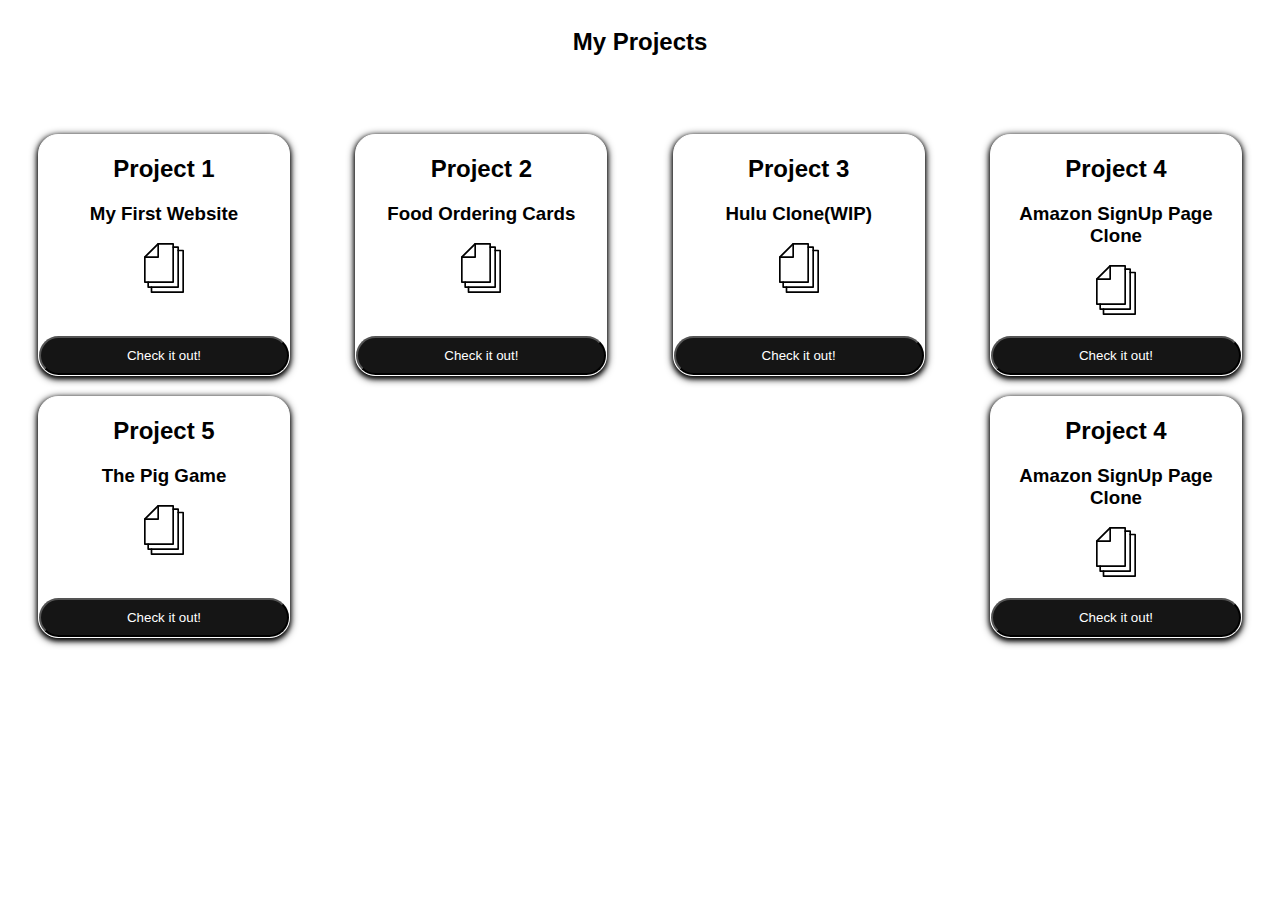
==== index.html @ 803833ac "project6 ageCalculator" ====
<!DOCTYPE html>
<html lang="en">
<head>
    <meta charset="UTF-8">
    <meta http-equiv="X-UA-Compatible" content="IE=edge">
    <meta name="viewport" content="width=device-width, initial-scale=1.0">
    <link rel="stylesheet" href="">
    <title>Projects Index</title>
    <link rel="stylesheet" href="style.css">
</head>
<body>
    <h2 class="mainHeading">My Projects</h2>
    <main class="container">
            <div class="project">
                <div class="lines">
                    <h2 class="line1">Project 1</h2>
                    <h3 class="line2">My First Website</h3>
                    <svg xmlns="http://www.w3.org/2000/svg" class="svg-icon"vertical-align: middle;fill: currentColor;overflow: hidden;" viewBox="0 0 1024 1024" version="1.1"><path d="M699.733333 819.2h-580.266666c-10.24 0-17.066667-6.826667-17.066667-17.066667v-512c0-3.413333 3.413333-10.24 3.413333-13.653333l273.066667-273.066667c3.413333 0 10.24-3.413333 13.653333-3.413333h307.2c10.24 0 17.066667 6.826667 17.066667 17.066667v785.066666c0 10.24-6.826667 17.066667-17.066667 17.066667zM136.533333 785.066667h546.133334V34.133333h-283.306667L136.533333 296.96V785.066667z" fill=""/><path d="M392.533333 307.2h-273.066666c-10.24 0-17.066667-6.826667-17.066667-17.066667s6.826667-17.066667 17.066667-17.066666H375.466667V17.066667c0-10.24 6.826667-17.066667 17.066666-17.066667s17.066667 6.826667 17.066667 17.066667v273.066666c0 10.24-6.826667 17.066667-17.066667 17.066667zM802.133333 921.6h-614.4c-10.24 0-17.066667-6.826667-17.066666-17.066667v-102.4c0-10.24 6.826667-17.066667 17.066666-17.066666s17.066667 6.826667 17.066667 17.066666V887.466667h580.266667V102.4h-85.333334c-10.24 0-17.066667-6.826667-17.066666-17.066667s6.826667-17.066667 17.066666-17.066666h102.4c10.24 0 17.066667 6.826667 17.066667 17.066666v819.2c0 10.24-6.826667 17.066667-17.066667 17.066667z" fill=""/><path d="M904.533333 1024h-648.533333c-10.24 0-17.066667-6.826667-17.066667-17.066667v-102.4c0-10.24 6.826667-17.066667 17.066667-17.066666s17.066667 6.826667 17.066667 17.066666V989.866667h614.4V170.666667h-85.333334c-10.24 0-17.066667-6.826667-17.066666-17.066667s6.826667-17.066667 17.066666-17.066667h102.4c10.24 0 17.066667 6.826667 17.066667 17.066667v853.333333c0 10.24-6.826667 17.066667-17.066667 17.066667z" fill=""/></svg>
                </div>
                <a href="Project 1 Responsive Website using HTML5/Index.html" class="projectLink" target="_blank"><button class="btnProject">Check it out!</button></a>
            </div>
            
            <div class="project">
                <div class="lines">
                    <h2 class="line1">Project 2</h2>
                    <h3 class="line2">Food Ordering Cards</h3>
                    <svg xmlns="http://www.w3.org/2000/svg" class="svg-icon"vertical-align: middle;fill: currentColor;overflow: hidden;" viewBox="0 0 1024 1024" version="1.1"><path d="M699.733333 819.2h-580.266666c-10.24 0-17.066667-6.826667-17.066667-17.066667v-512c0-3.413333 3.413333-10.24 3.413333-13.653333l273.066667-273.066667c3.413333 0 10.24-3.413333 13.653333-3.413333h307.2c10.24 0 17.066667 6.826667 17.066667 17.066667v785.066666c0 10.24-6.826667 17.066667-17.066667 17.066667zM136.533333 785.066667h546.133334V34.133333h-283.306667L136.533333 296.96V785.066667z" fill=""/><path d="M392.533333 307.2h-273.066666c-10.24 0-17.066667-6.826667-17.066667-17.066667s6.826667-17.066667 17.066667-17.066666H375.466667V17.066667c0-10.24 6.826667-17.066667 17.066666-17.066667s17.066667 6.826667 17.066667 17.066667v273.066666c0 10.24-6.826667 17.066667-17.066667 17.066667zM802.133333 921.6h-614.4c-10.24 0-17.066667-6.826667-17.066666-17.066667v-102.4c0-10.24 6.826667-17.066667 17.066666-17.066666s17.066667 6.826667 17.066667 17.066666V887.466667h580.266667V102.4h-85.333334c-10.24 0-17.066667-6.826667-17.066666-17.066667s6.826667-17.066667 17.066666-17.066666h102.4c10.24 0 17.066667 6.826667 17.066667 17.066666v819.2c0 10.24-6.826667 17.066667-17.066667 17.066667z" fill=""/><path d="M904.533333 1024h-648.533333c-10.24 0-17.066667-6.826667-17.066667-17.066667v-102.4c0-10.24 6.826667-17.066667 17.066667-17.066666s17.066667 6.826667 17.066667 17.066666V989.866667h614.4V170.666667h-85.333334c-10.24 0-17.066667-6.826667-17.066666-17.066667s6.826667-17.066667 17.066666-17.066667h102.4c10.24 0 17.066667 6.826667 17.066667 17.066667v853.333333c0 10.24-6.826667 17.066667-17.066667 17.066667z" fill=""/></svg>
                </div>
                
                <a href="Project 2 Food Ordering Cards/index.html" class="projectLink" target="_blank">
                    <button class="btnProject">
                        Check it out!
                    </button>
                </a>
            </div>
            
            <div class="project">
                <div class="lines">
                    <h2 class="line1">Project 3</h2>
                    <h3 class="line2">Hulu Clone(WIP)</h3>
                    <svg xmlns="http://www.w3.org/2000/svg" class="svg-icon"vertical-align: middle;fill: currentColor;overflow: hidden;" viewBox="0 0 1024 1024" version="1.1"><path d="M699.733333 819.2h-580.266666c-10.24 0-17.066667-6.826667-17.066667-17.066667v-512c0-3.413333 3.413333-10.24 3.413333-13.653333l273.066667-273.066667c3.413333 0 10.24-3.413333 13.653333-3.413333h307.2c10.24 0 17.066667 6.826667 17.066667 17.066667v785.066666c0 10.24-6.826667 17.066667-17.066667 17.066667zM136.533333 785.066667h546.133334V34.133333h-283.306667L136.533333 296.96V785.066667z" fill=""/><path d="M392.533333 307.2h-273.066666c-10.24 0-17.066667-6.826667-17.066667-17.066667s6.826667-17.066667 17.066667-17.066666H375.466667V17.066667c0-10.24 6.826667-17.066667 17.066666-17.066667s17.066667 6.826667 17.066667 17.066667v273.066666c0 10.24-6.826667 17.066667-17.066667 17.066667zM802.133333 921.6h-614.4c-10.24 0-17.066667-6.826667-17.066666-17.066667v-102.4c0-10.24 6.826667-17.066667 17.066666-17.066666s17.066667 6.826667 17.066667 17.066666V887.466667h580.266667V102.4h-85.333334c-10.24 0-17.066667-6.826667-17.066666-17.066667s6.826667-17.066667 17.066666-17.066666h102.4c10.24 0 17.066667 6.826667 17.066667 17.066666v819.2c0 10.24-6.826667 17.066667-17.066667 17.066667z" fill=""/><path d="M904.533333 1024h-648.533333c-10.24 0-17.066667-6.826667-17.066667-17.066667v-102.4c0-10.24 6.826667-17.066667 17.066667-17.066666s17.066667 6.826667 17.066667 17.066666V989.866667h614.4V170.666667h-85.333334c-10.24 0-17.066667-6.826667-17.066666-17.066667s6.826667-17.066667 17.066666-17.066667h102.4c10.24 0 17.066667 6.826667 17.066667 17.066667v853.333333c0 10.24-6.826667 17.066667-17.066667 17.066667z" fill=""/></svg>
                </div>
                <a href="Project 3 Hulu/index.html" class="projectLink" target="_blank">
                    <button class="btnProject">
                        Check it out!
                    </button>
                </a>
            </div>
            
            <div class="project">
                <div class="lines">
                    <h2 class="line1">Project 4</h2>
                    <h3 class="line2">Amazon SignUp Page Clone</h3>
                    <svg xmlns="http://www.w3.org/2000/svg" class="svg-icon"vertical-align: middle;fill: currentColor;overflow: hidden;" viewBox="0 0 1024 1024" version="1.1"><path d="M699.733333 819.2h-580.266666c-10.24 0-17.066667-6.826667-17.066667-17.066667v-512c0-3.413333 3.413333-10.24 3.413333-13.653333l273.066667-273.066667c3.413333 0 10.24-3.413333 13.653333-3.413333h307.2c10.24 0 17.066667 6.826667 17.066667 17.066667v785.066666c0 10.24-6.826667 17.066667-17.066667 17.066667zM136.533333 785.066667h546.133334V34.133333h-283.306667L136.533333 296.96V785.066667z" fill=""/><path d="M392.533333 307.2h-273.066666c-10.24 0-17.066667-6.826667-17.066667-17.066667s6.826667-17.066667 17.066667-17.066666H375.466667V17.066667c0-10.24 6.826667-17.066667 17.066666-17.066667s17.066667 6.826667 17.066667 17.066667v273.066666c0 10.24-6.826667 17.066667-17.066667 17.066667zM802.133333 921.6h-614.4c-10.24 0-17.066667-6.826667-17.066666-17.066667v-102.4c0-10.24 6.826667-17.066667 17.066666-17.066666s17.066667 6.826667 17.066667 17.066666V887.466667h580.266667V102.4h-85.333334c-10.24 0-17.066667-6.826667-17.066666-17.066667s6.826667-17.066667 17.066666-17.066666h102.4c10.24 0 17.066667 6.826667 17.066667 17.066666v819.2c0 10.24-6.826667 17.066667-17.066667 17.066667z" fill=""/><path d="M904.533333 1024h-648.533333c-10.24 0-17.066667-6.826667-17.066667-17.066667v-102.4c0-10.24 6.826667-17.066667 17.066667-17.066666s17.066667 6.826667 17.066667 17.066666V989.866667h614.4V170.666667h-85.333334c-10.24 0-17.066667-6.826667-17.066666-17.066667s6.826667-17.066667 17.066666-17.066667h102.4c10.24 0 17.066667 6.826667 17.066667 17.066667v853.333333c0 10.24-6.826667 17.066667-17.066667 17.066667z" fill=""/></svg>
                </div>
                <a href="Project4 amazonSignupCloning/index.html" class="projectLink" target="_blank">
                    <button class="btnProject">
                        Check it out!
                    </button>
                </a>
            </div>

            <div class="project">
                <div class="lines">
                    <h2 class="line1">Project 5</h2>
                    <h3 class="line2">The Pig Game</h3>
                    <svg xmlns="http://www.w3.org/2000/svg" class="svg-icon"vertical-align: middle;fill: currentColor;overflow: hidden;" viewBox="0 0 1024 1024" version="1.1"><path d="M699.733333 819.2h-580.266666c-10.24 0-17.066667-6.826667-17.066667-17.066667v-512c0-3.413333 3.413333-10.24 3.413333-13.653333l273.066667-273.066667c3.413333 0 10.24-3.413333 13.653333-3.413333h307.2c10.24 0 17.066667 6.826667 17.066667 17.066667v785.066666c0 10.24-6.826667 17.066667-17.066667 17.066667zM136.533333 785.066667h546.133334V34.133333h-283.306667L136.533333 296.96V785.066667z" fill=""/><path d="M392.533333 307.2h-273.066666c-10.24 0-17.066667-6.826667-17.066667-17.066667s6.826667-17.066667 17.066667-17.066666H375.466667V17.066667c0-10.24 6.826667-17.066667 17.066666-17.066667s17.066667 6.826667 17.066667 17.066667v273.066666c0 10.24-6.826667 17.066667-17.066667 17.066667zM802.133333 921.6h-614.4c-10.24 0-17.066667-6.826667-17.066666-17.066667v-102.4c0-10.24 6.826667-17.066667 17.066666-17.066666s17.066667 6.826667 17.066667 17.066666V887.466667h580.266667V102.4h-85.333334c-10.24 0-17.066667-6.826667-17.066666-17.066667s6.826667-17.066667 17.066666-17.066666h102.4c10.24 0 17.066667 6.826667 17.066667 17.066666v819.2c0 10.24-6.826667 17.066667-17.066667 17.066667z" fill=""/><path d="M904.533333 1024h-648.533333c-10.24 0-17.066667-6.826667-17.066667-17.066667v-102.4c0-10.24 6.826667-17.066667 17.066667-17.066666s17.066667 6.826667 17.066667 17.066666V989.866667h614.4V170.666667h-85.333334c-10.24 0-17.066667-6.826667-17.066666-17.066667s6.826667-17.066667 17.066666-17.066667h102.4c10.24 0 17.066667 6.826667 17.066667 17.066667v853.333333c0 10.24-6.826667 17.066667-17.066667 17.066667z" fill=""/></svg>
                </div>
                <a href="project5 thePigGame/index.html" class="projectLink" target="_blank">
                    <button class="btnProject">
                        Check it out!
                    </button>
                </a>
            </div>

            <div class="project">
                <div class="lines">
                    <h2 class="line1">Project 4</h2>
                    <h3 class="line2">Amazon SignUp Page Clone</h3>
                    <svg xmlns="http://www.w3.org/2000/svg" class="svg-icon"vertical-align: middle;fill: currentColor;overflow: hidden;" viewBox="0 0 1024 1024" version="1.1"><path d="M699.733333 819.2h-580.266666c-10.24 0-17.066667-6.826667-17.066667-17.066667v-512c0-3.413333 3.413333-10.24 3.413333-13.653333l273.066667-273.066667c3.413333 0 10.24-3.413333 13.653333-3.413333h307.2c10.24 0 17.066667 6.826667 17.066667 17.066667v785.066666c0 10.24-6.826667 17.066667-17.066667 17.066667zM136.533333 785.066667h546.133334V34.133333h-283.306667L136.533333 296.96V785.066667z" fill=""/><path d="M392.533333 307.2h-273.066666c-10.24 0-17.066667-6.826667-17.066667-17.066667s6.826667-17.066667 17.066667-17.066666H375.466667V17.066667c0-10.24 6.826667-17.066667 17.066666-17.066667s17.066667 6.826667 17.066667 17.066667v273.066666c0 10.24-6.826667 17.066667-17.066667 17.066667zM802.133333 921.6h-614.4c-10.24 0-17.066667-6.826667-17.066666-17.066667v-102.4c0-10.24 6.826667-17.066667 17.066666-17.066666s17.066667 6.826667 17.066667 17.066666V887.466667h580.266667V102.4h-85.333334c-10.24 0-17.066667-6.826667-17.066666-17.066667s6.826667-17.066667 17.066666-17.066666h102.4c10.24 0 17.066667 6.826667 17.066667 17.066666v819.2c0 10.24-6.826667 17.066667-17.066667 17.066667z" fill=""/><path d="M904.533333 1024h-648.533333c-10.24 0-17.066667-6.826667-17.066667-17.066667v-102.4c0-10.24 6.826667-17.066667 17.066667-17.066666s17.066667 6.826667 17.066667 17.066666V989.866667h614.4V170.666667h-85.333334c-10.24 0-17.066667-6.826667-17.066666-17.066667s6.826667-17.066667 17.066666-17.066667h102.4c10.24 0 17.066667 6.826667 17.066667 17.066667v853.333333c0 10.24-6.826667 17.066667-17.066667 17.066667z" fill=""/></svg>
                </div>
                <a href="project6 ageCalculator/index.html" class="projectLink" target="_blank">
                    <button class="btnProject">
                        Check it out!
                    </button>
                </a>
            </div>

    </main>
    
</body>
</html>
---- style.css ----
body{
    font-family:'Trebuchet MS', 'Lucida Sans Unicode', 'Lucida Grande', 'Lucida Sans', Arial, sans-serif;
    background: white;
}
 
.container{
    display: flex;
    justify-content: space-between;
    flex-wrap: wrap;
    padding: 30px;
}

.mainHeading{
    color: black;
    text-align: center;
    padding: 8px;
}
.project{
    margin-top: 20px;
    position: relative;
    width: 250px;
    height: 240px;
    border: 1px solid white;
    border-radius: 20px;
    background-color: white;
    box-shadow: 0 2px 5px 0 black, 0 2px 8px 0 black;
}
.svg-icon{
    width: 50px;
    height: 50px;
    fill: black;
}

.btnProject{
    position: absolute;
    bottom: 0;
    left: 0;
    background: rgb(21, 21, 21);
    color: white;
    width: 100%;
    padding: 10px 12px;
    border-radius: 20px;
}
.btnProject:hover{
    cursor: pointer;
    opacity: 92%;
}
.btnProject:active{
    transform: translateY(3px);
}
a.projectLink{
    color:white;
    font-size: 15px;
    text-decoration: none;
}
.lines{
    text-align: center;
}
.line1{
    color: black;
}
.line2{
    color: black;
}
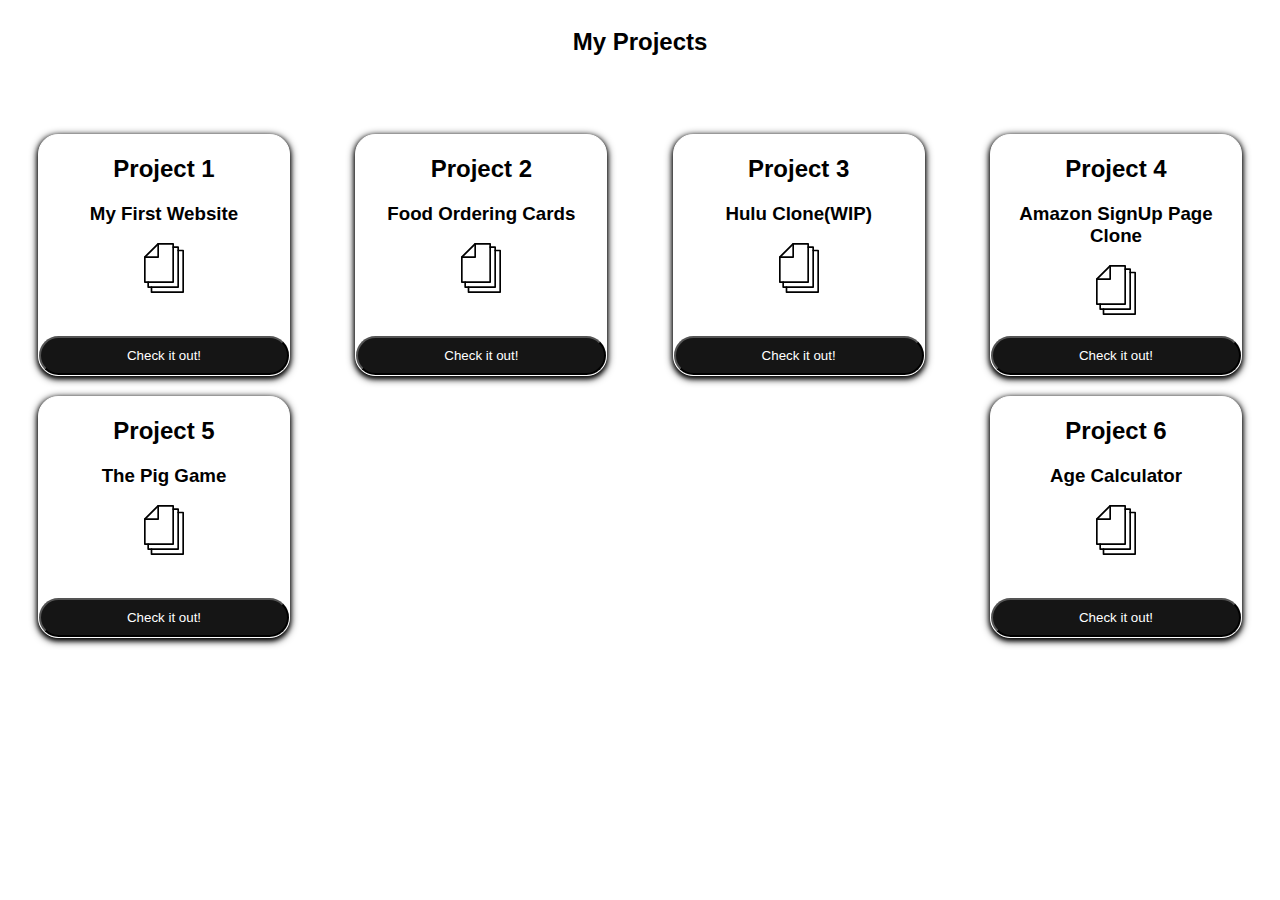
==== commit 68090793: "changes in main index file" ====
--- a/index.html
+++ b/index.html
@@ -75,8 +75,8 @@
 
             <div class="project">
                 <div class="lines">
-                    <h2 class="line1">Project 4</h2>
-                    <h3 class="line2">Amazon SignUp Page Clone</h3>
+                    <h2 class="line1">Project 6</h2>
+                    <h3 class="line2">Age Calculator</h3>
                     <svg xmlns="http://www.w3.org/2000/svg" class="svg-icon"vertical-align: middle;fill: currentColor;overflow: hidden;" viewBox="0 0 1024 1024" version="1.1"><path d="M699.733333 819.2h-580.266666c-10.24 0-17.066667-6.826667-17.066667-17.066667v-512c0-3.413333 3.413333-10.24 3.413333-13.653333l273.066667-273.066667c3.413333 0 10.24-3.413333 13.653333-3.413333h307.2c10.24 0 17.066667 6.826667 17.066667 17.066667v785.066666c0 10.24-6.826667 17.066667-17.066667 17.066667zM136.533333 785.066667h546.133334V34.133333h-283.306667L136.533333 296.96V785.066667z" fill=""/><path d="M392.533333 307.2h-273.066666c-10.24 0-17.066667-6.826667-17.066667-17.066667s6.826667-17.066667 17.066667-17.066666H375.466667V17.066667c0-10.24 6.826667-17.066667 17.066666-17.066667s17.066667 6.826667 17.066667 17.066667v273.066666c0 10.24-6.826667 17.066667-17.066667 17.066667zM802.133333 921.6h-614.4c-10.24 0-17.066667-6.826667-17.066666-17.066667v-102.4c0-10.24 6.826667-17.066667 17.066666-17.066666s17.066667 6.826667 17.066667 17.066666V887.466667h580.266667V102.4h-85.333334c-10.24 0-17.066667-6.826667-17.066666-17.066667s6.826667-17.066667 17.066666-17.066666h102.4c10.24 0 17.066667 6.826667 17.066667 17.066666v819.2c0 10.24-6.826667 17.066667-17.066667 17.066667z" fill=""/><path d="M904.533333 1024h-648.533333c-10.24 0-17.066667-6.826667-17.066667-17.066667v-102.4c0-10.24 6.826667-17.066667 17.066667-17.066666s17.066667 6.826667 17.066667 17.066666V989.866667h614.4V170.666667h-85.333334c-10.24 0-17.066667-6.826667-17.066666-17.066667s6.826667-17.066667 17.066666-17.066667h102.4c10.24 0 17.066667 6.826667 17.066667 17.066667v853.333333c0 10.24-6.826667 17.066667-17.066667 17.066667z" fill=""/></svg>
                 </div>
                 <a href="project6 ageCalculator/index.html" class="projectLink" target="_blank">
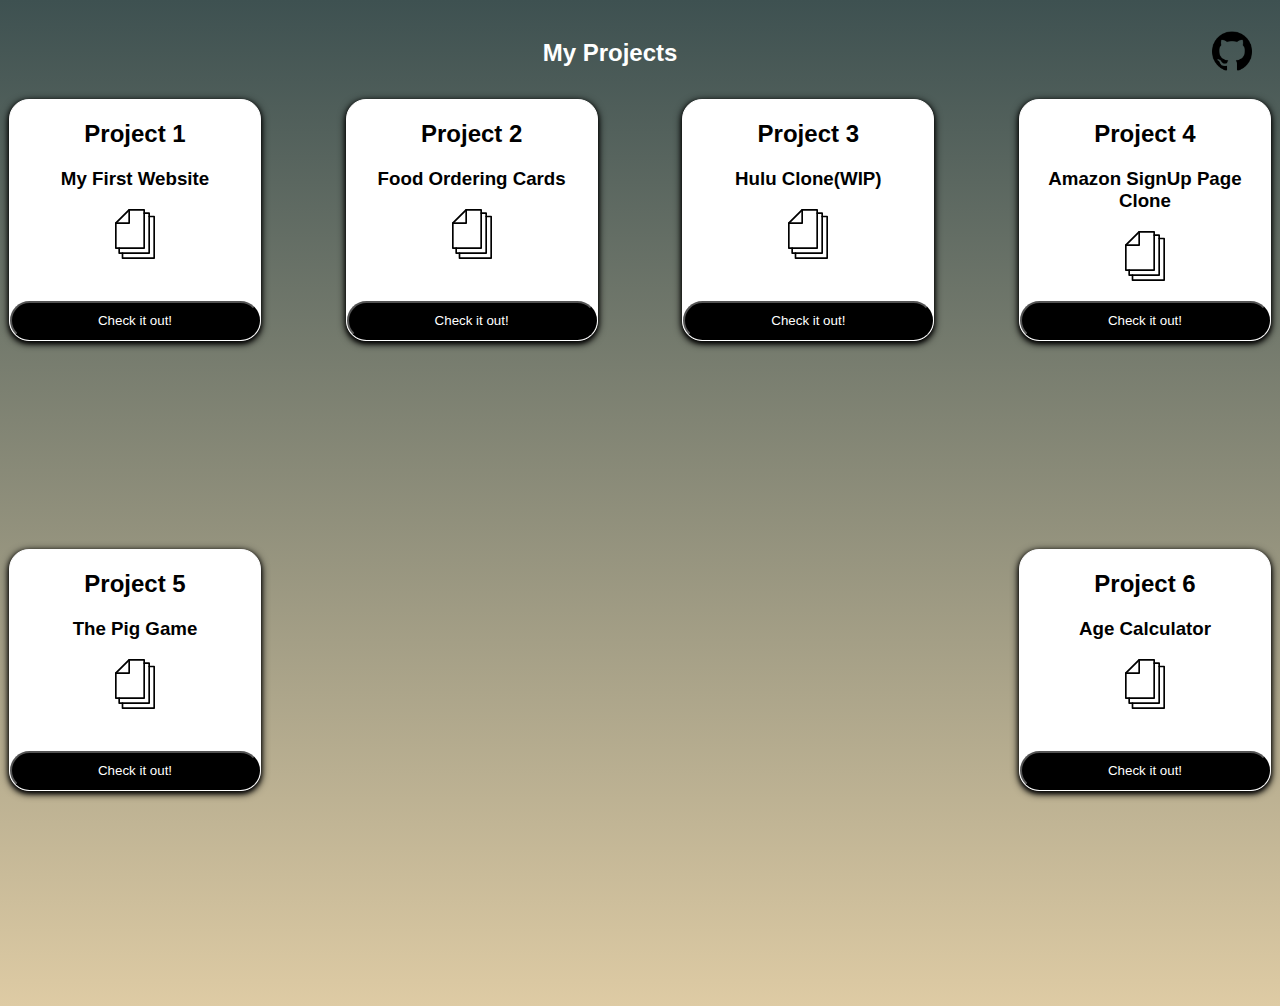
==== commit 8ffde31b: "made a github link in main projects" ====
--- a/index.html
+++ b/index.html
@@ -9,7 +9,10 @@
     <link rel="stylesheet" href="style.css">
 </head>
 <body>
-    <h2 class="mainHeading">My Projects</h2>
+    <div class="nav">
+        <h2 class="mainHeading">My Projects</h2>
+        <a href="https://github.com/shaziyak03/Projects"><img src="github_icon1.png" alt="GitHub icon"></a>
+    </div>
     <main class="container">
             <div class="project">
                 <div class="lines">
--- a/style.css
+++ b/style.css
@@ -1,22 +1,36 @@
 body{
     font-family:'Trebuchet MS', 'Lucida Sans Unicode', 'Lucida Grande', 'Lucida Sans', Arial, sans-serif;
-    background: white;
+    background: linear-gradient(#3E5151, #DECBA4);
+    background-size: cover;
+    overflow-y: hidden;
 }
- 
+.nav{
+    width: 100%;
+    height: 90px;
+    display: flex;
+    align-items: center;
+    justify-content: space-between;
+}
+.nav a img{
+    width: 40px;
+    height: 40px;
+    padding-right: 20px;
+}
+
 .container{
     display: flex;
     justify-content: space-between;
     flex-wrap: wrap;
-    padding: 30px;
+    height: 100vh;
 }
 
 .mainHeading{
-    color: black;
-    text-align: center;
-    padding: 8px;
+    color: white;
+    margin: auto;
 }
+
 .project{
-    margin-top: 20px;
+    margin: 1px;
     position: relative;
     width: 250px;
     height: 240px;
@@ -25,6 +39,7 @@
     background-color: white;
     box-shadow: 0 2px 5px 0 black, 0 2px 8px 0 black;
 }
+
 .svg-icon{
     width: 50px;
     height: 50px;
@@ -35,30 +50,37 @@
     position: absolute;
     bottom: 0;
     left: 0;
-    background: rgb(21, 21, 21);
+    background: black;
     color: white;
     width: 100%;
     padding: 10px 12px;
     border-radius: 20px;
 }
+
 .btnProject:hover{
     cursor: pointer;
     opacity: 92%;
+    background: rgb(23, 22, 22);
 }
+
 .btnProject:active{
     transform: translateY(3px);
 }
+
 a.projectLink{
     color:white;
     font-size: 15px;
     text-decoration: none;
 }
+
 .lines{
     text-align: center;
 }
+
 .line1{
     color: black;
 }
+
 .line2{
     color: black;
 }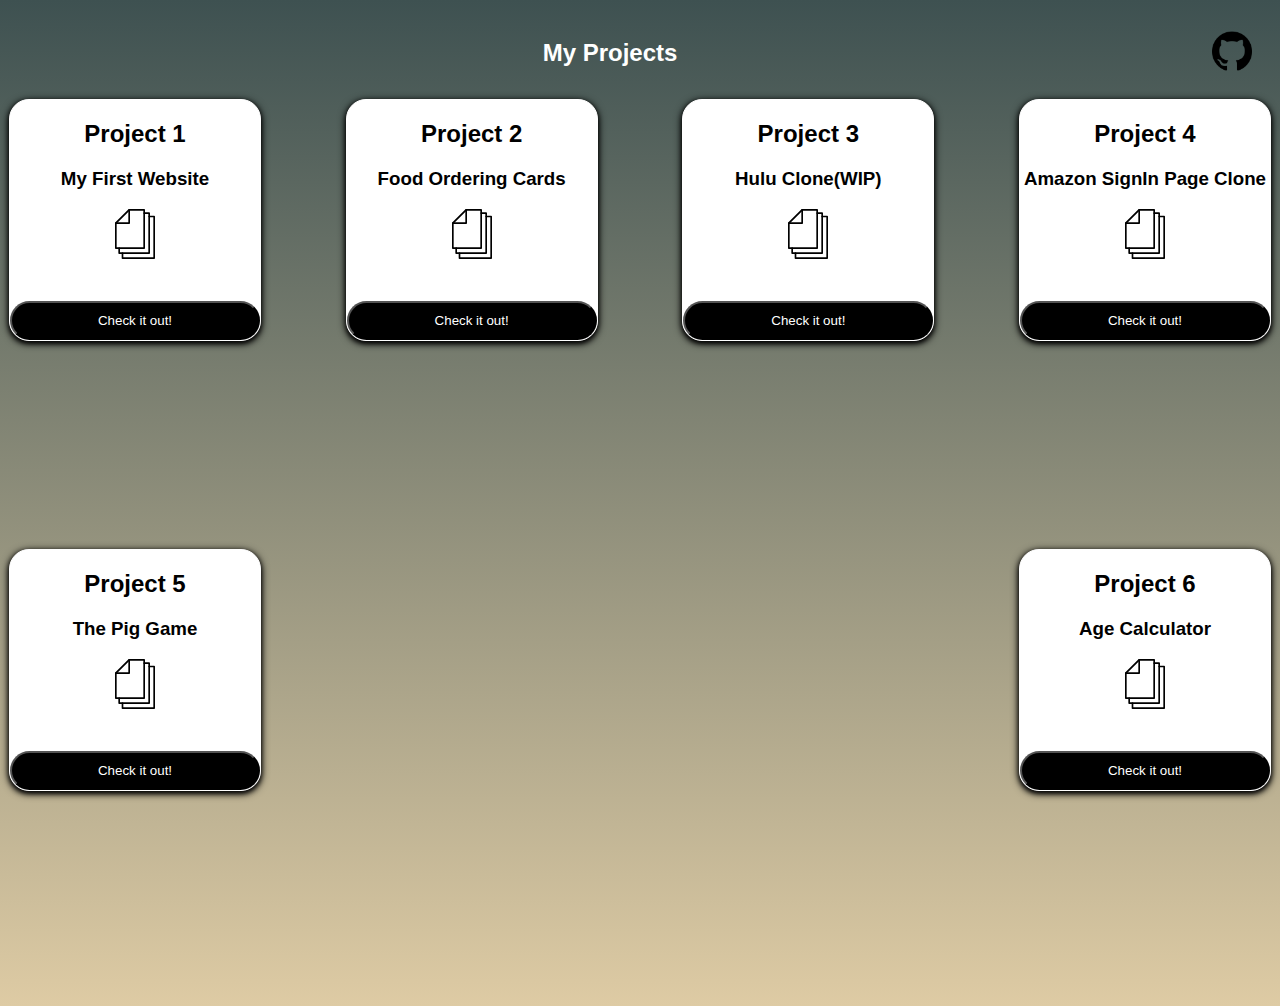
==== commit 0296e6ae: "changed spelling" ====
--- a/index.html
+++ b/index.html
@@ -5,7 +5,7 @@
     <meta http-equiv="X-UA-Compatible" content="IE=edge">
     <meta name="viewport" content="width=device-width, initial-scale=1.0">
     <link rel="stylesheet" href="">
-    <title>Projects Index</title>
+    <title>Project Index</title>
     <link rel="stylesheet" href="style.css">
 </head>
 <body>
@@ -53,7 +53,7 @@
             <div class="project">
                 <div class="lines">
                     <h2 class="line1">Project 4</h2>
-                    <h3 class="line2">Amazon SignUp Page Clone</h3>
+                    <h3 class="line2">Amazon SignIn Page Clone</h3>
                     <svg xmlns="http://www.w3.org/2000/svg" class="svg-icon"vertical-align: middle;fill: currentColor;overflow: hidden;" viewBox="0 0 1024 1024" version="1.1"><path d="M699.733333 819.2h-580.266666c-10.24 0-17.066667-6.826667-17.066667-17.066667v-512c0-3.413333 3.413333-10.24 3.413333-13.653333l273.066667-273.066667c3.413333 0 10.24-3.413333 13.653333-3.413333h307.2c10.24 0 17.066667 6.826667 17.066667 17.066667v785.066666c0 10.24-6.826667 17.066667-17.066667 17.066667zM136.533333 785.066667h546.133334V34.133333h-283.306667L136.533333 296.96V785.066667z" fill=""/><path d="M392.533333 307.2h-273.066666c-10.24 0-17.066667-6.826667-17.066667-17.066667s6.826667-17.066667 17.066667-17.066666H375.466667V17.066667c0-10.24 6.826667-17.066667 17.066666-17.066667s17.066667 6.826667 17.066667 17.066667v273.066666c0 10.24-6.826667 17.066667-17.066667 17.066667zM802.133333 921.6h-614.4c-10.24 0-17.066667-6.826667-17.066666-17.066667v-102.4c0-10.24 6.826667-17.066667 17.066666-17.066666s17.066667 6.826667 17.066667 17.066666V887.466667h580.266667V102.4h-85.333334c-10.24 0-17.066667-6.826667-17.066666-17.066667s6.826667-17.066667 17.066666-17.066666h102.4c10.24 0 17.066667 6.826667 17.066667 17.066666v819.2c0 10.24-6.826667 17.066667-17.066667 17.066667z" fill=""/><path d="M904.533333 1024h-648.533333c-10.24 0-17.066667-6.826667-17.066667-17.066667v-102.4c0-10.24 6.826667-17.066667 17.066667-17.066666s17.066667 6.826667 17.066667 17.066666V989.866667h614.4V170.666667h-85.333334c-10.24 0-17.066667-6.826667-17.066666-17.066667s6.826667-17.066667 17.066666-17.066667h102.4c10.24 0 17.066667 6.826667 17.066667 17.066667v853.333333c0 10.24-6.826667 17.066667-17.066667 17.066667z" fill=""/></svg>
                 </div>
                 <a href="Project4 amazonSignupCloning/index.html" class="projectLink" target="_blank">
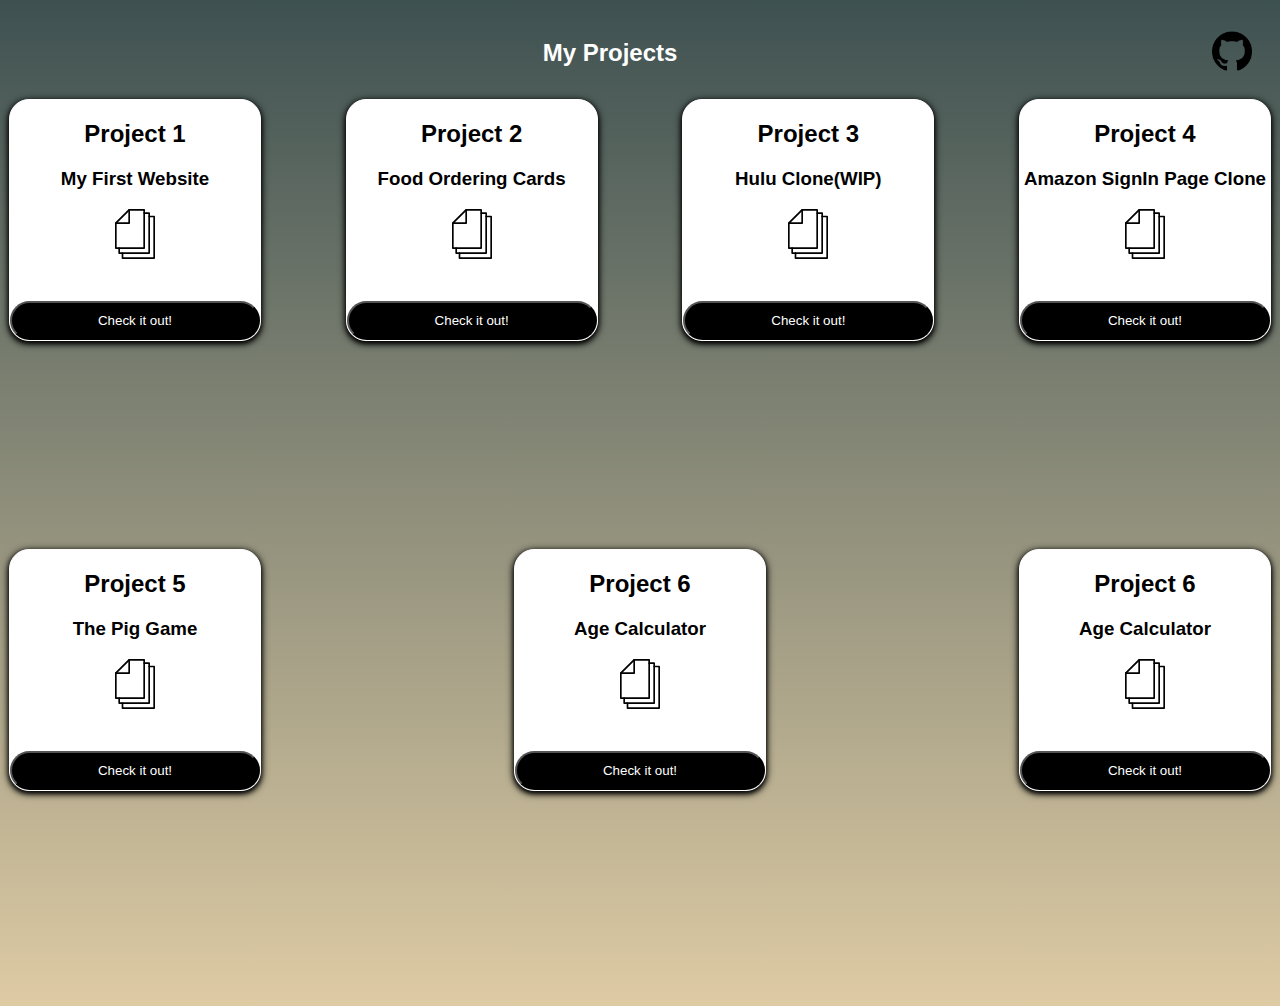
==== commit 0aec6164: "made changes in main index" ====
--- a/index.html
+++ b/index.html
@@ -89,6 +89,20 @@
                 </a>
             </div>
 
+            <div class="project">
+                <div class="lines">
+                    <h2 class="line1">Project 6</h2>
+                    <h3 class="line2">Age Calculator</h3>
+                    <svg xmlns="http://www.w3.org/2000/svg" class="svg-icon"vertical-align: middle;fill: currentColor;overflow: hidden;" viewBox="0 0 1024 1024" version="1.1"><path d="M699.733333 819.2h-580.266666c-10.24 0-17.066667-6.826667-17.066667-17.066667v-512c0-3.413333 3.413333-10.24 3.413333-13.653333l273.066667-273.066667c3.413333 0 10.24-3.413333 13.653333-3.413333h307.2c10.24 0 17.066667 6.826667 17.066667 17.066667v785.066666c0 10.24-6.826667 17.066667-17.066667 17.066667zM136.533333 785.066667h546.133334V34.133333h-283.306667L136.533333 296.96V785.066667z" fill=""/><path d="M392.533333 307.2h-273.066666c-10.24 0-17.066667-6.826667-17.066667-17.066667s6.826667-17.066667 17.066667-17.066666H375.466667V17.066667c0-10.24 6.826667-17.066667 17.066666-17.066667s17.066667 6.826667 17.066667 17.066667v273.066666c0 10.24-6.826667 17.066667-17.066667 17.066667zM802.133333 921.6h-614.4c-10.24 0-17.066667-6.826667-17.066666-17.066667v-102.4c0-10.24 6.826667-17.066667 17.066666-17.066666s17.066667 6.826667 17.066667 17.066666V887.466667h580.266667V102.4h-85.333334c-10.24 0-17.066667-6.826667-17.066666-17.066667s6.826667-17.066667 17.066666-17.066666h102.4c10.24 0 17.066667 6.826667 17.066667 17.066666v819.2c0 10.24-6.826667 17.066667-17.066667 17.066667z" fill=""/><path d="M904.533333 1024h-648.533333c-10.24 0-17.066667-6.826667-17.066667-17.066667v-102.4c0-10.24 6.826667-17.066667 17.066667-17.066666s17.066667 6.826667 17.066667 17.066666V989.866667h614.4V170.666667h-85.333334c-10.24 0-17.066667-6.826667-17.066666-17.066667s6.826667-17.066667 17.066666-17.066667h102.4c10.24 0 17.066667 6.826667 17.066667 17.066667v853.333333c0 10.24-6.826667 17.066667-17.066667 17.066667z" fill=""/></svg>
+                </div>
+                <a href="project7 imageAccordion/index.html" class="projectLink" target="_blank">
+                    <button class="btnProject">
+                        Check it out!
+                    </button>
+                </a>
+            </div>
+
+
     </main>
     
 </body>
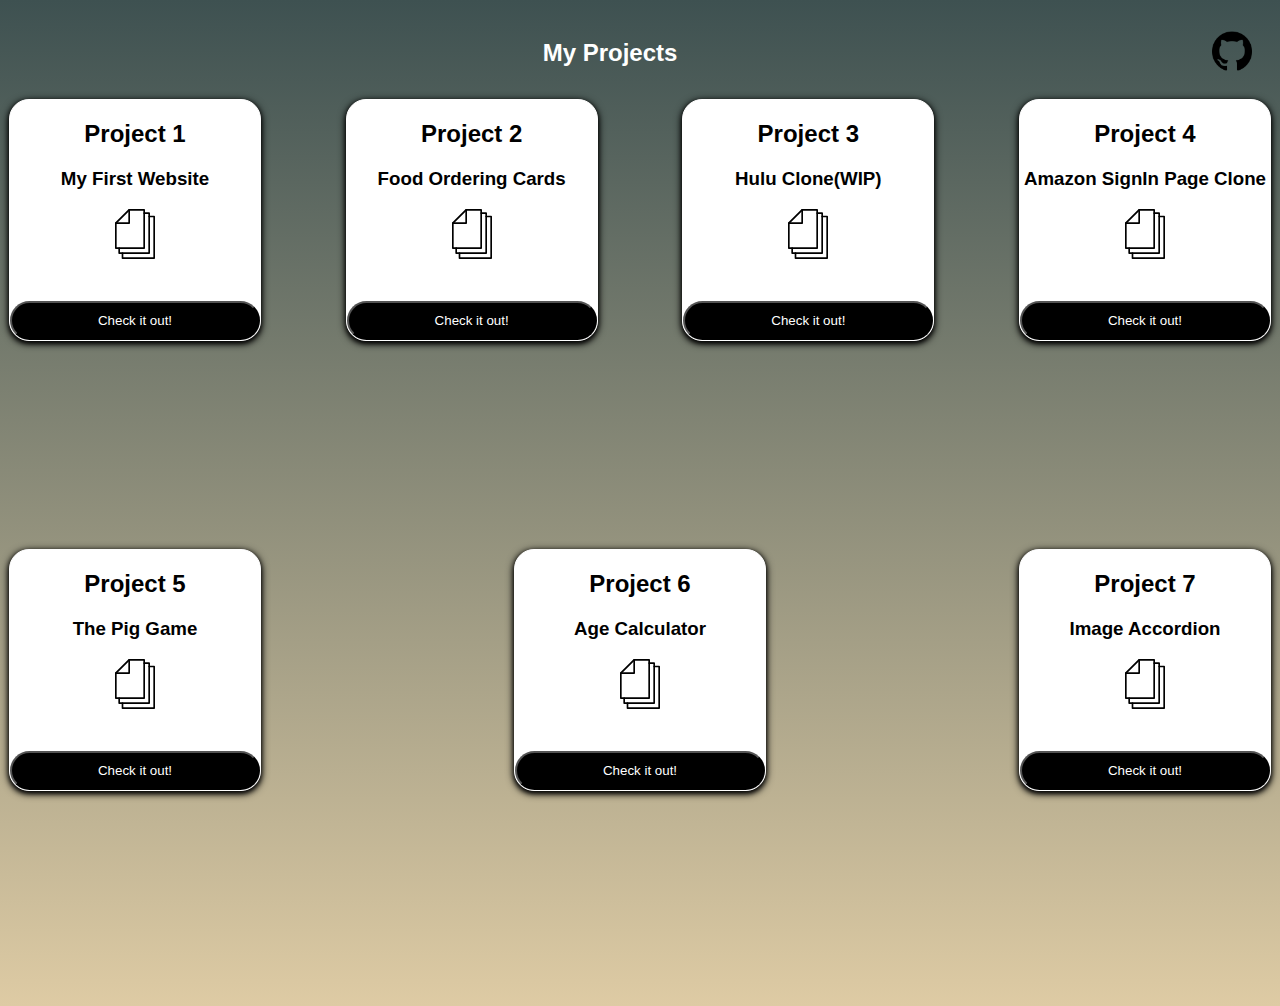
==== commit 32e9f562: "changed project name" ====
--- a/index.html
+++ b/index.html
@@ -91,8 +91,8 @@
 
             <div class="project">
                 <div class="lines">
-                    <h2 class="line1">Project 6</h2>
-                    <h3 class="line2">Age Calculator</h3>
+                    <h2 class="line1">Project 7</h2>
+                    <h3 class="line2">Image Accordion</h3>
                     <svg xmlns="http://www.w3.org/2000/svg" class="svg-icon"vertical-align: middle;fill: currentColor;overflow: hidden;" viewBox="0 0 1024 1024" version="1.1"><path d="M699.733333 819.2h-580.266666c-10.24 0-17.066667-6.826667-17.066667-17.066667v-512c0-3.413333 3.413333-10.24 3.413333-13.653333l273.066667-273.066667c3.413333 0 10.24-3.413333 13.653333-3.413333h307.2c10.24 0 17.066667 6.826667 17.066667 17.066667v785.066666c0 10.24-6.826667 17.066667-17.066667 17.066667zM136.533333 785.066667h546.133334V34.133333h-283.306667L136.533333 296.96V785.066667z" fill=""/><path d="M392.533333 307.2h-273.066666c-10.24 0-17.066667-6.826667-17.066667-17.066667s6.826667-17.066667 17.066667-17.066666H375.466667V17.066667c0-10.24 6.826667-17.066667 17.066666-17.066667s17.066667 6.826667 17.066667 17.066667v273.066666c0 10.24-6.826667 17.066667-17.066667 17.066667zM802.133333 921.6h-614.4c-10.24 0-17.066667-6.826667-17.066666-17.066667v-102.4c0-10.24 6.826667-17.066667 17.066666-17.066666s17.066667 6.826667 17.066667 17.066666V887.466667h580.266667V102.4h-85.333334c-10.24 0-17.066667-6.826667-17.066666-17.066667s6.826667-17.066667 17.066666-17.066666h102.4c10.24 0 17.066667 6.826667 17.066667 17.066666v819.2c0 10.24-6.826667 17.066667-17.066667 17.066667z" fill=""/><path d="M904.533333 1024h-648.533333c-10.24 0-17.066667-6.826667-17.066667-17.066667v-102.4c0-10.24 6.826667-17.066667 17.066667-17.066666s17.066667 6.826667 17.066667 17.066666V989.866667h614.4V170.666667h-85.333334c-10.24 0-17.066667-6.826667-17.066666-17.066667s6.826667-17.066667 17.066666-17.066667h102.4c10.24 0 17.066667 6.826667 17.066667 17.066667v853.333333c0 10.24-6.826667 17.066667-17.066667 17.066667z" fill=""/></svg>
                 </div>
                 <a href="project7 imageAccordion/index.html" class="projectLink" target="_blank">
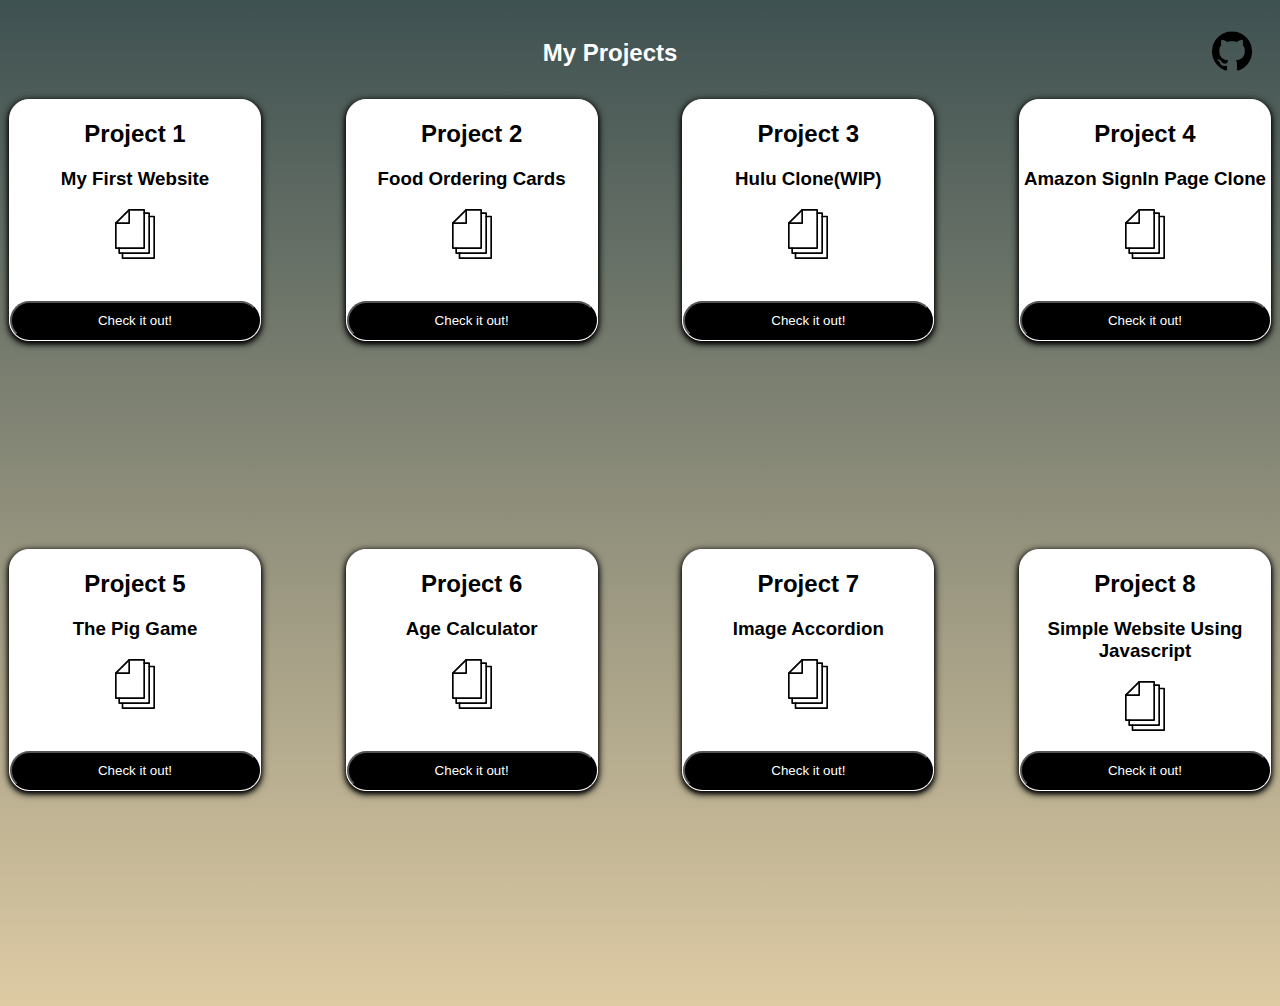
==== commit 0f909071: "adding project 8" ====
--- a/index.html
+++ b/index.html
@@ -101,7 +101,18 @@
                     </button>
                 </a>
             </div>
-
+            <div class="project">
+                <div class="lines">
+                    <h2 class="line1">Project 8</h2>
+                    <h3 class="line2">Simple Website Using Javascript</h3>
+                    <svg xmlns="http://www.w3.org/2000/svg" class="svg-icon"vertical-align: middle;fill: currentColor;overflow: hidden;" viewBox="0 0 1024 1024" version="1.1"><path d="M699.733333 819.2h-580.266666c-10.24 0-17.066667-6.826667-17.066667-17.066667v-512c0-3.413333 3.413333-10.24 3.413333-13.653333l273.066667-273.066667c3.413333 0 10.24-3.413333 13.653333-3.413333h307.2c10.24 0 17.066667 6.826667 17.066667 17.066667v785.066666c0 10.24-6.826667 17.066667-17.066667 17.066667zM136.533333 785.066667h546.133334V34.133333h-283.306667L136.533333 296.96V785.066667z" fill=""/><path d="M392.533333 307.2h-273.066666c-10.24 0-17.066667-6.826667-17.066667-17.066667s6.826667-17.066667 17.066667-17.066666H375.466667V17.066667c0-10.24 6.826667-17.066667 17.066666-17.066667s17.066667 6.826667 17.066667 17.066667v273.066666c0 10.24-6.826667 17.066667-17.066667 17.066667zM802.133333 921.6h-614.4c-10.24 0-17.066667-6.826667-17.066666-17.066667v-102.4c0-10.24 6.826667-17.066667 17.066666-17.066666s17.066667 6.826667 17.066667 17.066666V887.466667h580.266667V102.4h-85.333334c-10.24 0-17.066667-6.826667-17.066666-17.066667s6.826667-17.066667 17.066666-17.066666h102.4c10.24 0 17.066667 6.826667 17.066667 17.066666v819.2c0 10.24-6.826667 17.066667-17.066667 17.066667z" fill=""/><path d="M904.533333 1024h-648.533333c-10.24 0-17.066667-6.826667-17.066667-17.066667v-102.4c0-10.24 6.826667-17.066667 17.066667-17.066666s17.066667 6.826667 17.066667 17.066666V989.866667h614.4V170.666667h-85.333334c-10.24 0-17.066667-6.826667-17.066666-17.066667s6.826667-17.066667 17.066666-17.066667h102.4c10.24 0 17.066667 6.826667 17.066667 17.066667v853.333333c0 10.24-6.826667 17.066667-17.066667 17.066667z" fill=""/></svg>
+                </div>
+                <a href="project8 simpleWebsiteUsingJS/index.html" class="projectLink" target="_blank">
+                    <button class="btnProject">
+                        Check it out!
+                    </button>
+                </a>
+            </div>
 
     </main>
     
--- a/style.css
+++ b/style.css
@@ -2,7 +2,7 @@
     font-family:'Trebuchet MS', 'Lucida Sans Unicode', 'Lucida Grande', 'Lucida Sans', Arial, sans-serif;
     background: linear-gradient(#3E5151, #DECBA4);
     background-size: cover;
-    overflow-y: hidden;
+    /* overflow-y: hidden; */
 }
 .nav{
     width: 100%;
@@ -16,19 +16,16 @@
     height: 40px;
     padding-right: 20px;
 }
-
 .container{
     display: flex;
     justify-content: space-between;
     flex-wrap: wrap;
     height: 100vh;
 }
-
 .mainHeading{
     color: white;
     margin: auto;
 }
-
 .project{
     margin: 1px;
     position: relative;
@@ -39,13 +36,11 @@
     background-color: white;
     box-shadow: 0 2px 5px 0 black, 0 2px 8px 0 black;
 }
-
 .svg-icon{
     width: 50px;
     height: 50px;
     fill: black;
 }
-
 .btnProject{
     position: absolute;
     bottom: 0;
@@ -83,4 +78,15 @@
 
 .line2{
     color: black;
+}
+/* -------Media Query-------- */
+@media (max-width: 850px){
+    .project{
+        margin: 40px;
+    }
+}
+@media (max-width: 786px){
+    .project{
+        margin: 10px auto;
+    }
 }